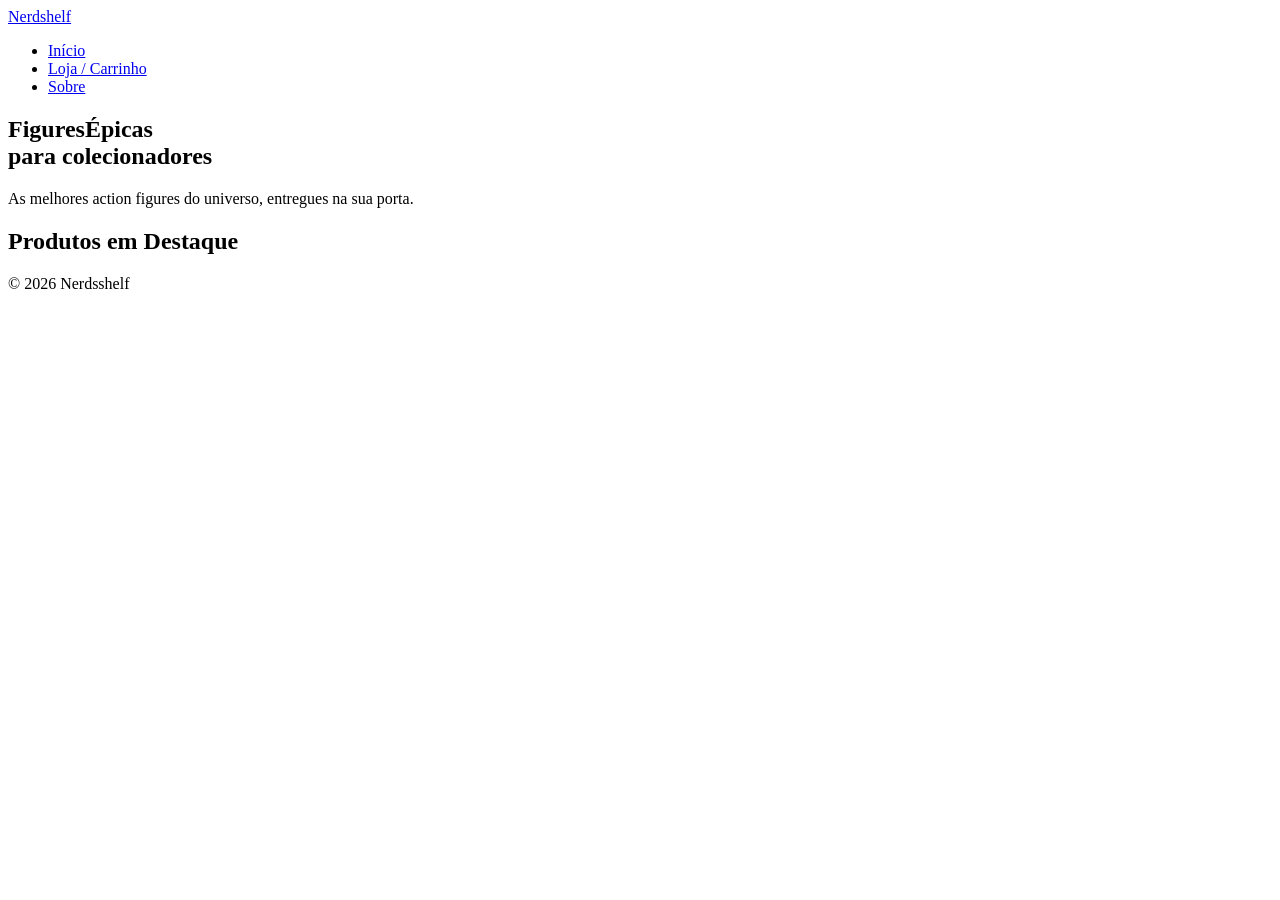
==== index.html @ 19da8f34 "feat:fazendo os produtos no js" ====
<!DOCTYPE html>
<html lang="en">
<head>
    <meta charset="UTF-8">
    <meta name="viewport" content="width=device-width, initial-scale=1.0">
    <title>CP2-WebDev</title>
    <!--css-->
    <link rel="stylesheet" href="./src/css/estilo.css">
</head>
<body>
    <!--MENU-->
    <nav>
        <a href="index.html" class="nav-logo">Nerdshelf</a>
        <ul class="nav-links">
            <li><a href="index.html" class="ativo">Início</a></li>
            <li><a href="pages/loja.html">Loja / Carrinho</a></li>
            <li><a href="pages/sobre.html">Sobre</a></li>
        </ul>
    <!--CABEÇALHO-->
        <header class="hero">
            <h1>Figures<span>Épicas</span><br>para colecionadores</h1>
            <p>As melhores action figures do universo, entregues na sua porta.</p>
        </header>
    <!-- ÁREA DOS PRODUTOS -->
        <main class="secao-produtos">
            <h2 class="secao-titulo">Produtos em Destaque</h2>
    <!--js completa-->        
        <div class="grid-produtos" id="grid-produtos"></div>
        </main>
        <footer>
        <p>&copy; 2026 <span>Nerdsshelf</span></p>
        </footer>
    </nav>









    
    <!--js-->
    <script src="src/js/script.js"></script>
</body>
</html>
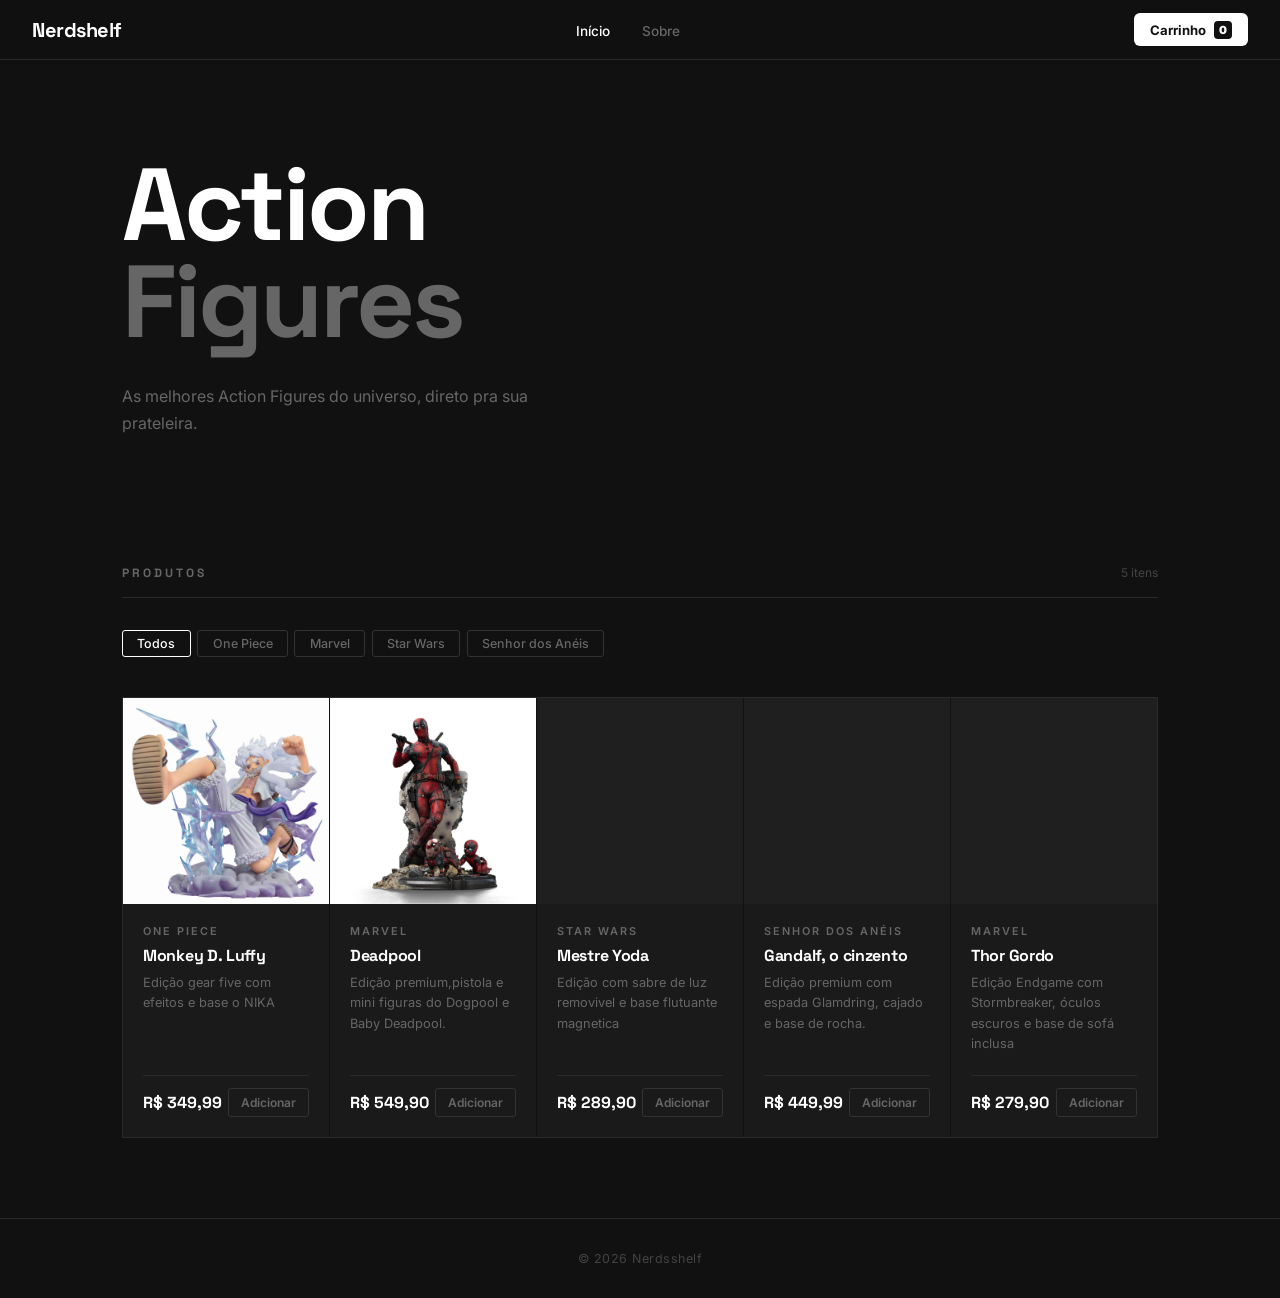
==== commit bb3a2962: "fix:arrumando links de navegaçao" ====
--- a/index.html
+++ b/index.html
@@ -5,42 +5,59 @@
     <meta name="viewport" content="width=device-width, initial-scale=1.0">
     <title>CP2-WebDev</title>
     <!--css-->
-    <link rel="stylesheet" href="./src/css/estilo.css">
+    <link href="https://fonts.googleapis.com/css2?family=Inter:wght@400;500;600;700;900&family=Space+Grotesk:wght@400;500;700&display=swap" rel="stylesheet"/>
+    <link rel="stylesheet"href="../src/css/estilo.css">
 </head>
 <body>
+
+    <div class="toast" id="toast"></div>
+
+  <!-- DRAWER CARRINHO -->
+  <div class="overlay" id="overlay" onclick="fecharOverlay(event)">
+    <div class="drawer">
+      <div class="drawer-header">
+        <span class="drawer-titulo">Carrinho</span>
+        <button class="drawer-fechar" onclick="toggleDrawer()">✕</button>
+      </div>
+      <div class="drawer-itens" id="drawer-itens"></div>
+      <div class="drawer-footer" id="drawer-footer"></div>
+    </div>
+  </div>
     <!--MENU-->
     <nav>
         <a href="index.html" class="nav-logo">Nerdshelf</a>
         <ul class="nav-links">
             <li><a href="index.html" class="ativo">Início</a></li>
-            <li><a href="pages/loja.html">Loja / Carrinho</a></li>
             <li><a href="pages/sobre.html">Sobre</a></li>
         </ul>
+        <button class="nav-cart" onclick="toggleDrawer()">
+      Carrinho <span class="cart-badge" id="badge">0</span>
+    </button>
+  </nav>
     <!--CABEÇALHO-->
         <header class="hero">
-            <h1>Figures<span>Épicas</span><br>para colecionadores</h1>
-            <p>As melhores action figures do universo, entregues na sua porta.</p>
+            <h1>Action<br><em>Figures</em></h1>
+            <p>As melhores Action Figures do universo, direto pra sua prateleira.</p>
         </header>
     <!-- ÁREA DOS PRODUTOS -->
-        <main class="secao-produtos">
-            <h2 class="secao-titulo">Produtos em Destaque</h2>
+    <section class="secao">
+    <div class="secao-header">
+        <span class="secao-titulo">Produtos</span>
+        <span class="secao-count" id="count-label">5 itens</span>
+    </div>
+        <div class="filtros" id="filtros"></div>
+    <!-- Cards gerados pelo JavaScript via DOM -->
+    <div class="grid" id="grid-produtos"></div>
+    </section>
+
     <!--js completa-->        
         <div class="grid-produtos" id="grid-produtos"></div>
         </main>
         <footer>
         <p>&copy; 2026 <span>Nerdsshelf</span></p>
         </footer>
-    </nav>
+    
 
-
-
-
-
-
-
-
-
-    
     <!--js-->
     <script src="src/js/script.js"></script>
 </body>
--- a/src/css/estilo.css
+++ b/src/css/estilo.css
@@ -0,0 +1,348 @@
+
+/* ── VARIÁVEIS ── */
+:root {
+  --bg:        #111;
+  --bg2:       #161616;
+  --card:      #1a1a1a;
+  --border:    #2a2a2a;
+  --border2:   #333;
+  --texto:     #e8e8e8;
+  --suave:     #666;
+  --suave2:    #444;
+  --branco:    #fff;
+  --acento:    #f0f0f0;
+  --destaque:  #e5e5e5;
+}
+
+*,*::before,*::after{margin:0;padding:0;box-sizing:border-box;}
+html{scroll-behavior:smooth;}
+body{font-family:'Inter',sans-serif;background:var(--bg);color:var(--texto);min-height:100vh;-webkit-font-smoothing:antialiased;
+}
+
+/* NAV */
+nav{height:60px;border-bottom:1px solid var(--border);display:flex;align-items:center;justify-content:space-between;padding:0 2rem;position:sticky;top:0;z-index:200;background:rgba(17,17,17,0.96);backdrop-filter:blur(12px);
+}
+.nav-logo{
+  font-family:'Space Grotesk',sans-serif;font-size:1.25rem;font-weight:700;text-decoration:none;color:var(--branco);letter-spacing:-0.5px;}
+.nav-logo span{
+  color:var(--suave);
+}
+.nav-links{
+  list-style:none;display:flex;gap:2rem;
+}
+.nav-links a{
+  color:var(--suave);text-decoration:none;font-size:0.85rem;font-weight:500;transition:color 0.15s;
+}
+.nav-links a:hover,.nav-links a.ativo{color:var(--branco);}
+.nav-cart{
+  background:var(--branco);color:#111;border:none;padding:0.45rem 1rem;border-radius:6px;font-family:'Inter',sans-serif;font-weight:700;font-size:0.82rem;cursor:pointer;display:flex;align-items:center;gap:0.5rem;transition:opacity 0.2s;
+}
+.nav-cart:hover{
+  opacity:0.85;
+}
+.cart-badge{
+  background:#111;color:#fff;border-radius:4px;width:18px;height:18px;display:flex;align-items:center;justify-content:center;font-size:0.7rem;font-weight:900;
+}
+
+/* HERO */
+.hero{
+  padding:6rem 2rem 5rem;max-width:1100px;margin:0 auto;
+}
+.hero-eyebrow{
+  font-size:0.75rem;font-weight:600;text-transform:uppercase;letter-spacing:3px;color:var(--suave);margin-bottom:1.5rem;
+}
+.hero h1{
+  font-family:'Space Grotesk',sans-serif;font-size:clamp(3rem,8vw,6.5rem);font-weight:700;line-height:0.95;letter-spacing:-3px;color:var(--branco);margin-bottom:2rem;
+}
+.hero h1 em{
+  font-style:normal;color:var(--suave);
+}
+.hero p{
+  font-size:1rem;color:var(--suave);max-width:420px;line-height:1.7;}
+
+.hero-divider{
+  width:100%;height:1px;background:var(--border);margin:4rem 0 0;
+}
+
+/* SEÇÃO */
+.secao{
+  max-width:1100px;margin:0 auto;padding:3rem 2rem 5rem;
+}
+.secao-header{
+  display:flex;align-items:baseline;justify-content:space-between;margin-bottom:2rem;padding-bottom:1rem;border-bottom:1px solid var(--border);
+}
+.secao-titulo{
+  font-family:'Space Grotesk',sans-serif;font-size:0.75rem;font-weight:700;text-transform:uppercase;letter-spacing:3px;color:var(--suave);
+}
+.secao-count{
+  font-size:0.75rem;color:var(--suave2);
+}
+
+/* FILTROS */
+.filtros{
+  display:flex;gap:0.4rem;margin-bottom:2.5rem;flex-wrap:wrap;
+}
+.filtro-btn{
+  background:transparent;border:1px solid var(--border2);color:var(--suave);padding:0.3rem 0.9rem;border-radius:3px;font-family:'Inter',sans-serif;font-weight:500;font-size:0.78rem;cursor:pointer;transition:all 0.15s;
+}
+.filtro-btn.ativo,.filtro-btn:hover{
+  border-color:var(--branco);color:var(--branco);
+}
+
+/* GRID */
+.grid{
+  display:grid;grid-template-columns:repeat(auto-fill,minmax(200px,1fr));gap:1px;border:1px solid var(--border);
+}
+
+/* CARD */
+.card{
+  background:var(--card);display:flex;flex-direction:column;transition:background 0.2s;animation:fadeUp 0.4s ease both;
+}
+.card:hover{
+  background:#1f1f1f;
+}
+@keyframes fadeUp{
+  from{opacity:0;transform:translateY(16px)}to{opacity:1;transform:translateY(0)}
+}
+.card-img{
+  width:100%;aspect-ratio:1;overflow:hidden;background:#1f1f1f;
+}
+.card-img img{
+  width:100%;height:100%;object-fit:cover;transition:transform 0.5s;filter:grayscale(20%);
+}
+.card:hover .card-img img{
+  transform:scale(1.06);filter:grayscale(0%);
+}
+.card-body{
+  padding:1.25rem;display:flex;flex-direction:column;flex:1;gap:0.5rem;
+}
+.card-badge{
+  font-size:0.68rem;font-weight:600;text-transform:uppercase;letter-spacing:2px;color:var(--suave);
+}
+.card-nome{
+  font-family:'Space Grotesk',sans-serif;font-size:1rem;font-weight:700;color:var(--branco);line-height:1.2;letter-spacing:-0.3px;
+}
+.card-desc{
+  font-size:0.8rem;color:var(--suave);line-height:1.6;flex:1;
+}
+.card-footer{
+  display:flex;align-items:center;justify-content:space-between;margin-top:0.75rem;padding-top:0.75rem;border-top:1px solid var(--border);
+}
+.card-preco{
+  font-family:'Space Grotesk',sans-serif;font-size:1rem;font-weight:700;color:var(--branco);
+}
+.card-btn{
+  background:transparent;border:1px solid var(--border2);color:var(--suave);padding:0.4rem 0.75rem;font-family:'Inter',sans-serif;font-weight:600;font-size:0.75rem;cursor:pointer;border-radius:3px;transition:all 0.15s;white-space:nowrap;
+}
+.card-btn:hover{
+  border-color:var(--branco);color:var(--branco);
+}
+.card-btn.adicionado{
+  border-color:#4ade80;color:#4ade80;
+}
+
+
+/* CARRINHO LISTA (loja.html) */
+.carrinho-lista{
+  list-style:none;display:flex;flex-direction:column;gap:0.75rem;margin-bottom:2rem;
+}
+.carrinho-item{
+  display:flex;align-items:center;gap:1rem;padding:1rem;border:1px solid var(--border);border-radius:4px;background:var(--card);
+}
+.carrinho-item:hover{
+  border-color:var(--border2);
+}
+.item-img{
+  width:56px;height:56px;border-radius:3px;object-fit:cover;background:var(--border);flex-shrink:0;
+}
+.item-info{
+  flex:1;
+}
+.item-nome{
+  font-family:'Space Grotesk',sans-serif;font-size:0.9rem;font-weight:700;color:var(--branco);
+}
+.item-qtd{
+  font-size:0.78rem;color:var(--suave);margin-top:3px;
+}
+.item-valor{
+  font-family:'Space Grotesk',sans-serif;font-size:1rem;font-weight:700;color:var(--branco);white-space:nowrap;
+}
+
+/* RESUMO da loja */
+.resumo-box{
+  border:1px solid var(--border);border-radius:4px;padding:1.5rem;margin-bottom:1rem;background:var(--card);
+}
+.resumo-linha{
+  display:flex;justify-content:space-between;align-items:center;padding:0.5rem 0;border-bottom:1px solid var(--border);
+}
+.resumo-linha:last-child{
+  border-bottom:none;
+}
+.resumo-linha .label{
+  font-size:0.75rem;font-weight:700;text-transform:uppercase;letter-spacing:2px;color:var(--suave);
+}
+.resumo-linha.total .label{
+  color:var(--texto);
+}
+.resumo-linha.total .valor{
+  font-family:'Space Grotesk',sans-serif;font-size:1.8rem;font-weight:700;color:var(--branco);
+}
+
+/* BOTÕES */
+.btn-desc{
+  width:100%;margin-bottom:0.6rem;padding:0.7rem;background:transparent;border:1px solid var(--border2);color:var(--suave);font-family:'Inter',sans-serif;font-weight:600;font-size:0.8rem;text-transform:uppercase;letter-spacing:1px;cursor:pointer;border-radius:3px;transition:all 0.15s;
+}
+.btn-desc:hover:not(:disabled){
+  border-color:var(--branco);color:var(--branco);
+}
+.btn-desc:disabled{
+  opacity:0.3;cursor:not-allowed;
+}
+.btn-fin{
+  width:100%;padding:0.8rem;background:var(--branco);border:none;color:#111;font-family:'Space Grotesk',sans-serif;font-weight:700;font-size:0.9rem;cursor:pointer;border-radius:3px;transition:opacity 0.15s;
+}
+.btn-fin:hover{
+  opacity:0.88;
+}
+
+.toast{
+  position:fixed;bottom:1.5rem;left:50%;transform:translateX(-50%) translateY(80px);opacity:0;background:var(--branco);color:#111;padding:0.65rem 1.25rem;border-radius:6px;font-weight:700;font-size:0.85rem;z-index:9999;transition:all 0.3s cubic-bezier(.34,1.56,.64,1);white-space:nowrap;
+}
+.toast.show{
+  transform:translateX(-50%) translateY(0);opacity:1;
+}
+
+/* DRAWER */
+.overlay{
+  position:fixed;inset:0;background:rgba(0,0,0,0.6);backdrop-filter:blur(6px);z-index:500;display:flex;justify-content:flex-end;opacity:0;pointer-events:none;transition:opacity 0.25s;
+}
+.overlay.show{
+  opacity:1;pointer-events:all;
+}
+.drawer{
+  background:var(--bg2);border-left:1px solid var(--border);width:400px;max-width:95vw;height:100vh;overflow-y:auto;transform:translateX(100%);transition:transform 0.3s cubic-bezier(.4,0,.2,1);display:flex;flex-direction:column;
+}
+.overlay.show .drawer{
+  transform:translateX(0);
+}
+.drawer-header{
+  display:flex;align-items:center;justify-content:space-between;padding:1.25rem 1.5rem;border-bottom:1px solid var(--border);position:sticky;top:0;background:var(--bg2);z-index:10;
+}
+.drawer-titulo{
+  font-family:'Space Grotesk',sans-serif;font-size:0.85rem;font-weight:700;text-transform:uppercase;letter-spacing:2px;color:var(--suave);
+}
+.drawer-fechar{
+  background:transparent;border:1px solid var(--border2);color:var(--suave);width:30px;height:30px;border-radius:3px;cursor:pointer;font-size:0.9rem;transition:all 0.15s;display:flex;align-items:center;justify-content:center;
+}
+.drawer-fechar:hover{
+  border-color:var(--branco);color:var(--branco);
+}
+.drawer-itens{
+  flex:1;padding:1rem 1.5rem;display:flex;flex-direction:column;gap:0.75rem;
+}
+.drawer-item{
+  display:flex;gap:0.85rem;align-items:center;padding:0.85rem;border:1px solid var(--border);border-radius:4px;transition:border-color 0.15s;
+}
+.drawer-item:hover{
+  border-color:var(--border2);
+}
+.drawer-item-img{
+  width:52px;height:52px;border-radius:3px;object-fit:cover;background:var(--card);flex-shrink:0;
+}
+.drawer-item-info{
+  flex:1;min-width:0;
+}
+.drawer-item-nome{
+  font-family:'Space Grotesk',sans-serif;font-size:0.82rem;font-weight:700;white-space:nowrap;overflow:hidden;text-overflow:ellipsis;color:var(--branco);
+}
+.drawer-item-preco{
+  font-size:0.78rem;color:var(--suave);margin-top:2px;
+}
+.drawer-controles{
+  display:flex;align-items:center;gap:0.3rem;margin-top:0.5rem;
+}
+.ctrl{
+  background:var(--border);border:none;color:var(--texto);width:22px;height:22px;border-radius:2px;cursor:pointer;font-size:0.85rem;font-weight:700;transition:background 0.15s;display:flex;align-items:center;justify-content:center;
+}
+.ctrl:hover{
+  background:var(--border2);
+}
+.ctrl-n{
+  font-family:'Space Grotesk',sans-serif;font-size:0.82rem;font-weight:700;min-width:18px;text-align:center;color:var(--branco);
+}
+.ctrl-del{
+  background:transparent;border:none;color:var(--suave2);cursor:pointer;font-size:0.9rem;margin-left:0.3rem;transition:color 0.15s;padding:0 2px;
+}
+.ctrl-del:hover{
+  color:#ef4444;
+}
+.drawer-item-subtotal{
+  font-family:'Space Grotesk',sans-serif;font-size:0.85rem;font-weight:700;color:var(--branco);white-space:nowrap;align-self:center;
+}
+.drawer-footer{
+  padding:1.25rem 1.5rem;border-top:1px solid var(--border);background:var(--bg2);position:sticky;bottom:0;
+}
+.resumo-linha-d{
+  display:flex;justify-content:space-between;margin-bottom:0.5rem;font-size:0.82rem;
+}
+.resumo-linha-d .l{
+  color:var(--suave);font-weight:500;
+}
+.resumo-linha-d .v{
+  font-weight:600;color:var(--texto);
+}
+.resumo-linha-d .v.verde{
+  color:#4ade80;
+}
+.resumo-total-d{
+  display:flex;justify-content:space-between;align-items:baseline;padding:1rem 0;border-top:1px solid var(--border);border-bottom:1px solid var(--border);margin:0.75rem 0;
+}
+.resumo-total-d .l{
+  font-size:0.75rem;font-weight:700;text-transform:uppercase;letter-spacing:2px;color:var(--suave);
+}
+.resumo-total-d .v{
+  font-family:'Space Grotesk',sans-serif;font-size:1.5rem;font-weight:700;color:var(--branco);
+}
+.vazio{
+  text-align:center;padding:4rem 1rem;color:var(--suave);
+}
+.vazio-icon{
+  font-size:2.5rem;margin-bottom:1rem;display:block;opacity:0.4;
+}
+.vazio p{
+  font-size:0.85rem;font-weight:500;
+}
+
+/* SOBRE */
+.sobre{
+  max-width:680px;margin:0 auto;padding:5rem 2rem;
+}
+.sobre h2{
+  font-family:'Space Grotesk',sans-serif;font-size:clamp(2rem,5vw,3.5rem);font-weight:700;letter-spacing:-2px;color:var(--branco);margin-bottom:0.5rem;line-height:1;
+}
+.sobre-sub{
+  font-size:0.75rem;color:var(--suave);text-transform:uppercase;letter-spacing:3px;font-weight:600;margin-bottom:3rem;display:block;
+}
+.sobre-bloco{
+  border-top:1px solid var(--border);padding:1.5rem 0;font-size:0.9rem;color:var(--suave);line-height:1.8;
+}
+.sobre-bloco strong{
+  color:var(--texto);
+}
+.sobre-nums{
+  display:grid;grid-template-columns:repeat(3,1fr);gap:1px;border:1px solid var(--border);margin:3rem 0;
+}
+.num-card{
+  padding:2rem 1.5rem;background:var(--card);
+}
+.num-card .n{
+  font-family:'Space Grotesk',sans-serif;font-size:2.5rem;font-weight:700;color:var(--branco);display:block;letter-spacing:-2px;
+}
+.num-card .nl{
+  font-size:0.72rem;color:var(--suave);text-transform:uppercase;letter-spacing:2px;font-weight:600;margin-top:0.25rem;display:block;
+}
+
+/* FOOTER */
+footer{
+  border-top:1px solid var(--border);padding:2rem;text-align:center;color:var(--suave2);font-size:0.78rem;letter-spacing:0.5px;
+}
